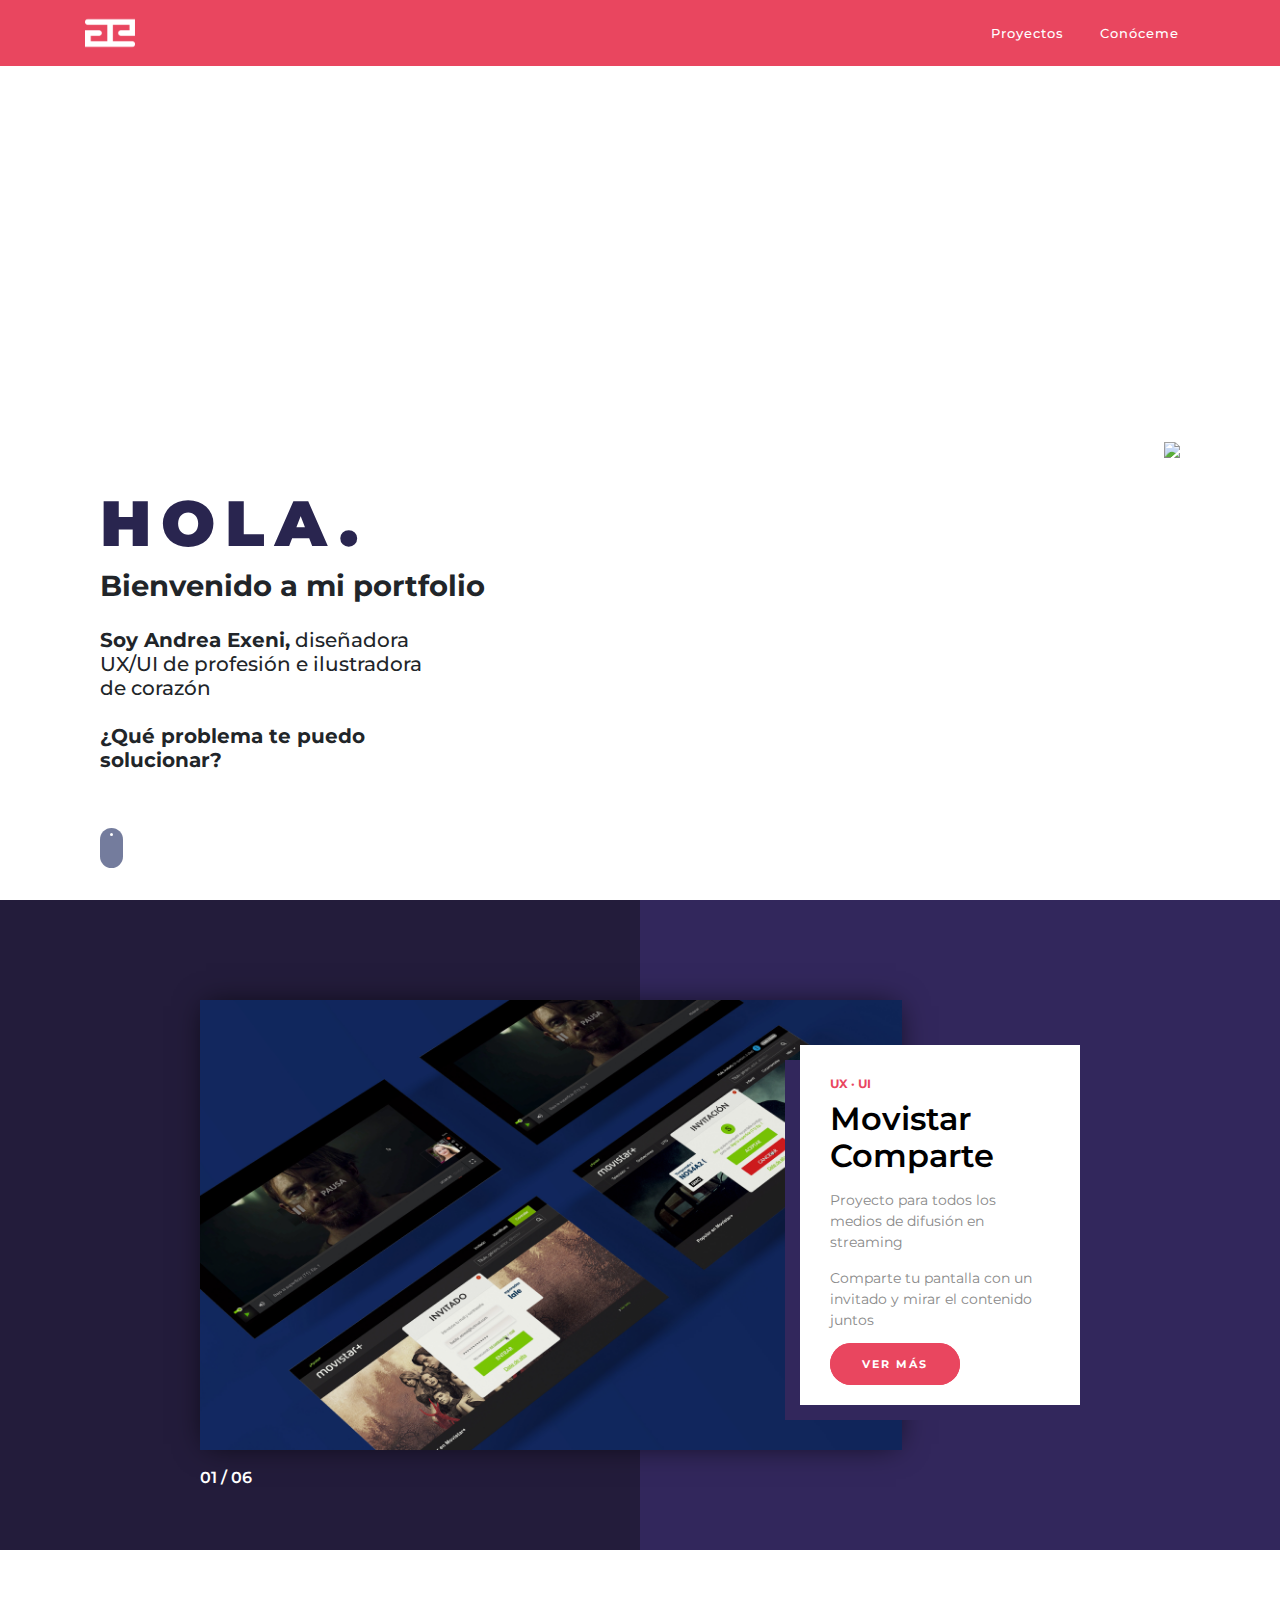
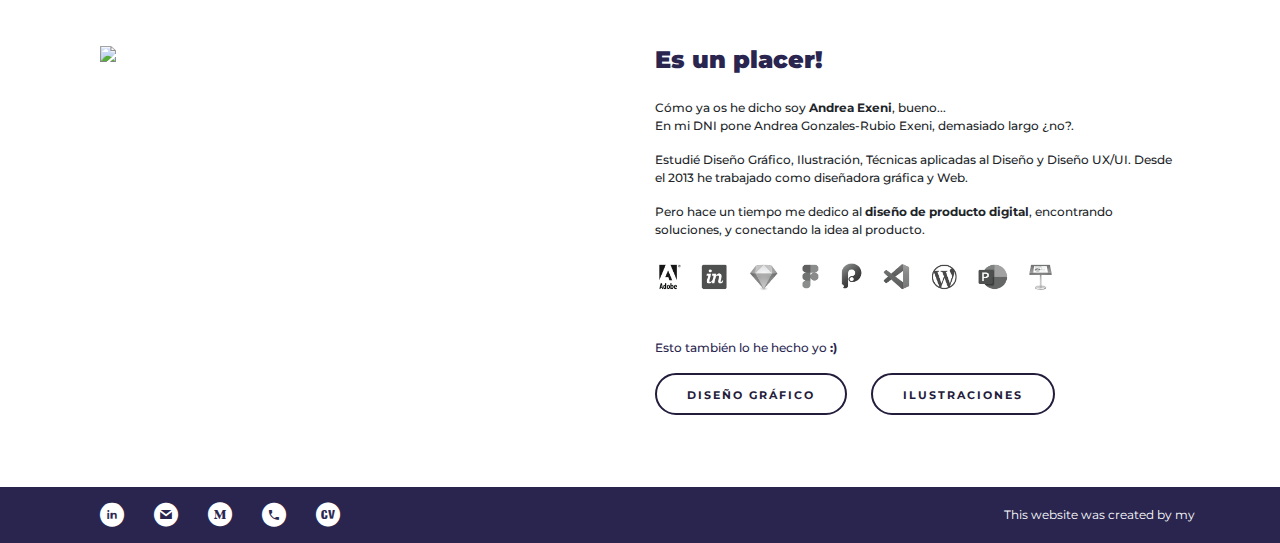
==== index.html @ 90bec290 "myweb v.2.1" ====
<!DOCTYPE html>
<html lang="en">
  <head>
    <meta charset="UTF-8" />
    <meta name="viewport" content="width=device-width, initial-scale=1.0" />
    <meta http-equiv="X-UA-Compatible" content="ie=edge" />
    <script src="https://kit.fontawesome.com/822fd77920.js" crossorigin="anonymous"></script>
    <link href="assets/css/main.css" rel="stylesheet" type="text/css" />
    <link href="https://fonts.googleapis.com/css?family=Montserrat:300,400,500,700,800,900&display=swap" rel="stylesheet"/>
    <link rel="icon" type="image/png" sizes="32x32" href="./favicon-32x32.ico"/>
    <link rel="stylesheet" href="https://stackpath.bootstrapcdn.com/bootstrap/4.3.1/css/bootstrap.min.css" integrity="sha384-ggOyR0iXCbMQv3Xipma34MD+dH/1fQ784/j6cY/iJTQUOhcWr7x9JvoRxT2MZw1T" crossorigin="anonymous"/>
    <meta name="msapplication-TileColor" content="#ffffff" />
    <meta name="msapplication-TileImage" content="/ms-icon-144x144.png" />
    <meta name="theme-color" content="#ffffff" />
    <script type="text/javascript" src="./assets/js/jquery/jquery.js"></script>
    <script type="text/javascript" src="./assets/js/index.js"></script>
    <title>Andrea Exeni</title>
  </head>

  <body>
    <div class="position-fixed nav-bar-andy">
      <div class="p-1 vw-100">
        <div class="container">
          <nav
            class="navbar-andy d-flex justify-content-between align-items-center"
          >
            <div class="py-1">
              <a href="#">
                <img class="logo" src="./assets/img/mi logo new-03.png" atl="logo" />
              </a>
            </div>
            <div class="navbar-list-links">
              <a
                href="#section-portfolio"
                class="nav-item-link active-link px-3"
                >Proyectos</a
              >
              <a href="#section-contact" class="nav-item-link px-3">Conóceme</a>
            </div>
          </nav>
        </div>
      </div>
    </div>

    <section id="section-home" class="vh-100">
      <div class="container h-100">
        <div class="row h-100">
          
          <div
            class="col-lg-6 col-md-6 col-12 d-flex justify-content-end flex-column mb-4"
          >
            <div class="home-content">
              <h2 id="intro-text1">HOLA.</h2>
              <h2 id="intro-text2">HEY.</h2>
              <h2 id="intro-text3">HI.</h2>
              <h2 id="intro-text4">QUÉ TAL?</h2>
              <h1>Bienvenido a mi portfolio</h1>
              <div class="pr-50 pt-3">
                <h3>
                  <strong>Soy Andrea Exeni,</strong> diseñadora UX/UI de
                  profesión e ilustradora de corazón
                </h3>
                <h3 class="pt-3 font-weight-bold">
                  ¿Qué problema te puedo solucionar?
                </h3>
                
              </div>
            </div>
            <div
              class="button-scroll mt-5 mb-2 d-flex flex-row align-items-center"
            >
              <div class="scroll-downs">
                <div class="mousey">
                  <div class="scroller"></div>
                </div>
              </div>
              <div class="pl-3 pr-7 text-scroll d-flex align-items-center ">
                <p class="mb-0"></p>
              </div>
            </div>
          </div>
          
          <div
          class="col-lg-6 col-md-6 col-12 d-flex align-items-center justify-content-end "
        >
          <img
            class="home-image" atl="movil" src="assets/img/home-ilustración.gif"
          />
        
        
      </div>
    </section>

    <section id="section-portfolio">
      <div class="trabajos-wrapper">
        <div class="trabajos-plantilla colorfondo-stereo" id="branding">
          <div
            class="trabajos-principal"
            data-aos="flip-right"
            data-aos-anchor-placement="top-center"
          >
            <div class="trabajos-contenido-izquierda fondo-stereo"></div>
            <div class="slides-buttons">
              <i class="fas fa-chevron-circle-left white"></i>
              <i class="fas fa-chevron-circle-right white"></i>
            </div>
            <div class="trabajos-info-izquierda sombra-stereo d-flex flex-column justify-content-between">
              <div class="project-text-fadebox fade-in ">
                <div class="quote-title-project trabajos-cuadro-categoria">
                  UX · UI
                </div>
                <div
                  class="title-project trabajos-cuadro-titulo titulo-especial"
                >
                  STEREO TV
                </div>
                <div class="text-project-one trabajos-cuadro-descripcion">
                  Stero TV, de un canal de televisión, de comunicación y mucho
                  más.
                </div>
                <div class="text-project-two trabajos-cuadro-descripcion">
                  Stero TV, de un canal de televisión, de comunicación y mucho
                  más.
                </div>
              </div>
              <div>
                  <a class="bg-pink-custom-button c-white cursor-pointer" id="see-project-button" href="#">VER MÁS</a>
              </div>
            </div>
            <div class="bullets-porfolio white">
              <div class="bullets-current">
                <span id="current-slide-text">01</span> /
                <span id="total-slides-count"></span>
              </div>
              <i
                data-id="1"
                class="cursor-pointer bullet fas fa-circle white"
              ></i>
              <i
                data-id="2"
                class="cursor-pointer bullet fas fa-circle white"
              ></i>
              <i
                data-id="3"
                class="cursor-pointer bullet fas fa-circle white"
              ></i>
              <i
                data-id="4"
                class="cursor-pointer bullet fas fa-circle white"
              ></i>
              <i
                data-id="5"
                class="cursor-pointer bullet fas fa-circle white"
              ></i>
              <i
                data-id="6"
                class="cursor-pointer bullet fas fa-circle white"
              ></i>
            </div>

            <!--movilversion-->

            
          </div>

          <div class="w-100 porject-mobile-card">
            <div class="project-text-fadebox fade-in p-3 ">
              <div class="image-porfolio-mobile mb-2" id="project1">
              </div>
              <div class="project-mobile-description w-100 p-3 ">
                <div class="quote-title-project trabajos-cuadro-categoria">
                    UX/UI
                </div>
                <div
                  class="title-project trabajos-cuadro-titulo titulo-especial"
                >
                Movistar Comparte
                </div>
                <div class="text-project-one trabajos-cuadro-descripcion">
                    Proyecto para todos los medios de difusión en streaming
                    
                </div>
                <div class="text-project-two trabajos-cuadro-descripcion">
                    Comparte tu pantalla con un invitado y mirar el contenido juntos
                </div>
                <a href="stereotv.html" class="trabajos-info-boton">
                  <p>Ver proyecto</p>
                </a>
              </div>
            </div>
          </div>
          <div class="w-100 porject-mobile-card">
            <div class="project-text-fadebox fade-in p-3 ">
              <div class="image-porfolio-mobile mb-2" id="project2">
              </div>
              <div class="project-mobile-description w-100 p-3 ">
                <div class="quote-title-project trabajos-cuadro-categoria">
                  UX/UI
                </div>
                <div
                  class="title-project trabajos-cuadro-titulo titulo-especial"
                >
                Rediseño ComicCon Madrid

                </div>
                <div class="text-project-one trabajos-cuadro-descripcion">
                    Landing page para promocionar el evento ComicCon Madrid 2020
                </div>
                <div class="text-project-two trabajos-cuadro-descripcion">
                
                </div>
                <a href="stereotv.html" class="trabajos-info-boton">
                  <p>Ver proyecto</p>
                </a>
              </div>
            </div>
          </div>
          <div class="w-100 porject-mobile-card">
            <div class="project-text-fadebox fade-in p-3 ">
              <div class="image-porfolio-mobile mb-2" id="project3">
              </div>
              <div class="project-mobile-description w-100 p-3 ">
                <div class="quote-title-project trabajos-cuadro-categoria">
                  UX/UI
                </div>
                <div
                  class="title-project trabajos-cuadro-titulo titulo-especial"
                >
                GEAº Magazine
                </div>
                <div class="text-project-one trabajos-cuadro-descripcion">
                    Una revista digital dirigida a todas las personas que aprecian la cultura, el medio ambiente y la vida sana
                </div>
                <div class="text-project-two trabajos-cuadro-descripcion">
               
                </div>
                <a href="stereotv.html" class="trabajos-info-boton">
                  <p>Ver proyecto</p>
                </a>
              </div>
            </div>
          </div>
          <div class="w-100 porject-mobile-card">
            <div class="project-text-fadebox fade-in p-3 ">
              <div class="image-porfolio-mobile mb-2" id="project4">
              </div>
              <div class="project-mobile-description w-100 p-3 ">
                <div class="quote-title-project trabajos-cuadro-categoria">
                  UX
                </div>
                <div
                  class="title-project trabajos-cuadro-titulo titulo-especial"
                >
                Game Camp Online
                </div>
                <div class="text-project-one trabajos-cuadro-descripcion">
                    Campamento bilingüe durante las vacaciones de verano, 
                    con una temática gaming para vivir una experiencia entretenida y educativa
                </div>
                <div class="text-project-two trabajos-cuadro-descripcion">
                  
                </div>
                <a href="stereotv.html" class="trabajos-info-boton">
                  <p>Ver proyecto</p>
                </a>
              </div>
            </div>
          </div>
          <div class="w-100 porject-mobile-card">
            <div class="project-text-fadebox fade-in p-3 ">
              <div class="image-porfolio-mobile mb-2" id="project5">
              </div>
              <div class="project-mobile-description w-100 p-3 ">
                <div class="quote-title-project trabajos-cuadro-categoria">
                  UX/UI
                </div>
                <div
                  class="title-project trabajos-cuadro-titulo titulo-especial"
                >
                Mi Portfolio, mi imágen
                </div>
                <div class="text-project-one trabajos-cuadro-descripcion">
                    Portfolio web, pensando desde la marca hasta el código.
                </div>
                <div class="text-project-two trabajos-cuadro-descripcion">
   
                </div>
                <a href="stereotv.html" class="trabajos-info-boton">
                  <p>Ver proyecto</p>
                </a>
              </div>
            </div>
          </div>
          <div class="w-100 porject-mobile-card">
            <div class="project-text-fadebox fade-in p-3 ">
              <div class="image-porfolio-mobile mb-2" id="project6">
              </div>
              <div class="project-mobile-description w-100 p-3 ">
                <div class="quote-title-project trabajos-cuadro-categoria">
                  UX/UI
                </div>
                <div
                  class="title-project trabajos-cuadro-titulo titulo-especial"
                >
                  Starty App
                </div>
                <div class="text-project-one trabajos-cuadro-descripcion">
                    Proyecto final del bootcamp de Ironhcak
                  
                </div>
                <div class="text-project-two trabajos-cuadro-descripcion">
                    Seleccionado para ir al HackShow del 2019
                </div>
                <a href="stereotv.html" class="trabajos-info-boton">
                  <p>Ver proyecto</p>
                </a>
              </div>
            </div>
          </div>
        </div>
      </div>
    </section>

    <section id="section-contact" class="pt-5 pb-5">
      <div class="container h-100 mt-5">
        <div class="row h-100 w-100 d-flex align-items-start">
          <div
            class="col-lg-6 col-md-6 col-12 d-flex align-items-center justify-content-right "
          >
            <img
              class="contact-image"
              atl="movil"
              src="assets/img/retrado_web_2.gif"
            />
          </div>
          <div
            class="col-lg-6 col-md-6 col-12 d-flex justify-content-start flex-column mb-4 mr6"
          >
            <div class="contact-content">
              <h2 class="mb-4">Es un placer!</h2>
              <p>
                Cómo ya os he dicho soy <strong>Andrea Exeni</strong>, bueno...<br>
                En mi DNI pone Andrea Gonzales-Rubio Exeni, demasiado largo
                ¿no?.
              </p>
              <p>
                Estudié Diseño Gráfico, Ilustración, Técnicas aplicadas al
                Diseño y Diseño UX/UI. Desde el 2013 he trabajado como
                diseñadora gráfica y Web.
              </p>
              <p>
                Pero hace un tiempo me dedico al
                <strong>diseño de producto digital</strong>, encontrando
                soluciones, y conectando la idea al producto.
              </p>
              <img class="technoligies" src="assets/img/programas-10.png" />
              <div class="sobre-botones mt-5">
                <p class="font-weight-refular paragraph-contact mb-0">
                Esto también lo he hecho yo <strong>:)</strong>
                </p>
              </div>
              <div id="buttons-div"
                class="d-flex w-100 flex-row align-items-baseline justify-content-start "
              >
                <a href="./trabajos-diseno.html" class="linear-custom-button mt-2 decoration-none">
                  DISEÑO&nbsp;GRÁFICO
                </a>
                <a  href="./trabajos.html" class="linear-custom-button mt-3 ml-4 decoration-none">ILUSTRACIONES</a>
              </div>
            </div>
          </div>
        </div>
      </div>
    </section>

    <footer>
      <div class="container footer-flex d-flex align-items-center">
        <div class="footer-content">
          <i href="https://www.linkedin.com/in/andrea-rubio-exeni/" class="icon-logo-linkedin" ></i>
          <i class="icon-logo-mail"></i>
          <i class="icon-logo-medium"></i>
          <i class="icon-logo-phone"></i>
          <i class="icon-logo-cv"></i>
        </div>
        <div>
          <p class="mb-0">This website was created by my</p>
        </div>
      </div>
    </footer>
  </body>
</html>
---- assets/css/main.css ----
.project-1{
  background: url('../img/ilustrations/1.jpg');
}
.project-2{
  background: url('../img/ilustrations/2.jpg');
}
.project-3{
  background: url('../img/ilustrations/3.jpg');
}
.project-4{
  background: url('../img/ilustrations/4.jpg');
}
.project-5{
  background: url('../img/ilustrations/5.jpg');
}
.project-6{
  background: url('../img/ilustrations/6.jpg');
}
.project-7{
  background: url('../img/ilustrations/7.jpg');
}
.project-8{
  background: url('../img/ilustrations/8.jpg');
}
.project-9{
  background: url('../img/ilustrations/9.jpg');
}

#image-modal {
  max-height: 85vh;
  max-width: 90vw;
}

.c-white {
  color: white!important;
}

.cursor-pointer{
  cursor: pointer !important;
}

.project-card {
  max-width: 300px !important;
  height: 180px;
  background-size: cover;
  background-position: center;
  background-repeat: no-repeat;
}



/* MI CSS*/
.modal{
  position: fixed;
  width: 100%;
  height: 100%;
  background-color: rgba(0, 0, 0, 0.5);
  z-index: 1000;
}

.close-modal-icon{
  position: absolute;
  top: 0;
  right: -35px;
  margin-top: -35px;
  font-size: 27px;
}

.project-modal-content{
  display: flex;
  justify-content: center;
  align-items: center;
  width: 100%;
  height: 100%;
  background-color: transparent;
}

.div-image-modal{
  margin: 0px 25px; 
  width: 90%;
  max-width: 1200px;
  height: 70%;
  max-height: 600px;
  display: flex;
  position: relative;
  background-position: center !important;
  background-size: cover !important;
  background-repeat: no-repeat !important;
}

.div-image-modal-text{
  width: 70%;
  height: 100%;
}

.div-text-modal-text{
  width: 30%;
  height: 100%;
  background-color: white;
  -webkit-box-shadow: 10px 10px 0px 0px rgba(127,127,127,1);
-moz-box-shadow: 10px 10px 0px 0px rgba(127,127,127,1);
box-shadow: 10px 10px 0px 0px rgba(127,127,127,1);
}

.close-modal {
  display:none;
}
.row {
  margin-left: 0px !important;
  margin-right: 0px !important;
}

.px-7 {
  padding: 0px 70px !important;
}

/* DETAILS PROJECTS */

.title-project {
  line-height: 2.3rem;
}

#header-project-one{
  width: 100%;
  height: 200px;
  background-color: grey;
  paddingtop: 50px;
}

.detail-project-subtitle{
  text-transform: uppercase;
  font-size: 20px;
  letter-spacing: 2px;
  font-weight: 700;
}

.detail-project-title{
  color: rgb(35, 28, 59);
  font-size: 60px;
  font-weight: 800;
  line-height: 60px;
}

.img-detail-1{
  background-color: rgba(128, 128, 128, 0.589);
  width: 90%;
  min-height: 400px;
}

.text-detail-first{
  max-width: 500px;
}

.text-detail-second{
  max-width: 400px;
}

.img-detail-2{
  background-color: rgba(128, 128, 128, 0.589);
  width: 100%;
  min-height: 300px;
}

.detail-project-quote{
  color: black;
  font-size: 40px;
  font-weight: 800;
  line-height: 60px;
}


/* Slider Cards */
.slides-buttons {
  position: absolute;
  top: 0;
  right: 0;
}

.section-porfolio {
  padding: 40px 0px;
}

.bullets-current{
  font-size: 16px;
  font-weight: 600;
  margin: 5px 0px;
}

.bullets-porfolio{
  position: absolute;
  bottom: -60px;
  font-size: 10px;
}
.bullets-porfolio i{
  margin-right: 3px;
}

.slides-buttons i {
  font-size: 25px;
  margin-left: 15px;
  cursor: pointer;
}

.trabajos-wrapper {
  width: 100%;
}

.trabajos-cuadro-descripcion {
  font-size: 18px;
  color: #898989;
  margin-bottom: 15px;
}

.trabajos-info-boton {
  font-size: 14px;
  color: #e9465f;
  letter-spacing: 3px;
  font-family: "Montserrat";
  cursor: pointer;
  text-decoration: none;
  font-weight: 900;
}






.trabajos-info-boton img {
  height: 14px;
  width: auto;
  transform: translate(15%, 17%);
}

.trabajos-cuadro-categoria {
  font-size: 12px;
  color: #e9465f;
  font-weight: 700;
  margin-bottom: 8px;
}

.colorfondo-stereo {
  background-color: #ff9f3e;
}

.trabajos-plantilla {
  padding: 100px 0px;
  display: flex;
  align-items: center;
  justify-content: center;
  position: relative;
  background-color: rgb(50, 39, 92);
}

.trabajos-cuadro-titulo {
  font-size: 45px;
  font-weight: 600;
  color: #000;
  margin-bottom: 15px;
}

.trabajos-info-izquierda {
  height: 380px;
  position: absolute;
  right: 0;
  top: 50%;
  transform: translate(0, -50%);
  width: 350px;
  background-color: white;
  height: 80%;
  padding: 40px;
  font-family: "Montserrat";
  display: flex;
  align-items: flex-start;
  justify-content: center;
  -webkit-box-shadow: -15px 15px 0px 0px rgb(50, 39, 92);
  -moz-box-shadow: -15px 15px 0px 0px rgb(50, 39, 92);
  box-shadow: -15px 15px 0px 0px rgb(50, 39, 92);
}

.cursor-pointer{
  cursor: pointer;
}

.fondo-stereo {
  background-size: cover !important;
  background-position: center !important;
}

.trabajos-principal {
  width: 1000px;
  height: 485px;
  position: relative;
}

.trabajos-plantilla:before {
  display: block;
  position: absolute;
  top: 0;
  left: 0;
  width: 50%;
  height: 100%;
  background: rgba(0, 0, 0, 0.1);
  content: "";
  background-color: rgb(35, 28, 59);
}

.trabajos-contenido-izquierda {
  -webkit-box-shadow: 0px 0px 29px -6px rgba(0, 0, 0, 0.75);
  -moz-box-shadow: 0px 0px 29px -6px rgba(0, 0, 0, 0.75);
  box-shadow: 0px 0px 29px -6px rgba(0, 0, 0, 0.75);
  width: auto;
  margin-right: 178px;
  background-color: blue;
  height: 100%;
  background-position: center;
  background-size: cover;
  background-repeat: no-repeat;
}

.porject-mobile-card{
  display: none;
}


/* FUENTE CREADA DESDE UNA APP, CSS GENERADO PARA LOS ICONOS =========== */

@font-face {
  font-family: "icomoon";
  src: url("../fonts/icomoon.eot?v7zzn5");
  src: url("../fonts/icomoon.eot?v7zzn5#iefix") format("embedded-opentype"),
    url("../fonts/icomoon.ttf?v7zzn5") format("truetype"),
    url("../fonts/icomoon.woff?v7zzn5") format("woff"),
    url("../fonts/icomoon.svg?v7zzn5#icomoon") format("svg");
  font-weight: normal;
  font-style: normal;
  font-display: block;
}

[class^="icon-"],
[class*=" icon-"] {
  /* use !important to prevent issues with browser extensions that change fonts */
  font-family: "icomoon" !important;
  speak: none;
  font-style: normal;
  font-weight: normal;
  font-variant: normal;
  text-transform: none;
  line-height: 1;

  /* PARA RENDERIZAR EL FAVICON (HEHCO CON LA WEB, HAY COMENTARIOS DE LA WEB) =========== */
  -webkit-font-smoothing: antialiased;
  -moz-osx-font-smoothing: grayscale;
}

.icon-logo-linkedin:before {
  content: "\e900";
  text-decoration: none;
}

.icon-logo-linkedin:hover {
  color: #e9465f;
  text-decoration: none;
}

.icon-logo-mail:before {
  content: "\e901";
  text-decoration: none;
}
.icon-logo-mail:hover {
  color: #e9465f;
  text-decoration: none;
}

a:hover, a {
  text-decoration: none !important;
}

.icon-logo-medium:before {
  content: "\e902";
  text-decoration: none;
}
.icon-logo-medium:hover {
  color: #e9465f;
  text-decoration: none;
}

.icon-logo-phone:before {
  content: "\e903";
  text-decoration: none;
}

.icon-logo-phone:hover {
  color: #e9465f;
  text-decoration: none;
}

.icon-logo-cv:before {
  content: "\e904";
  text-decoration: none;
}
.icon-logo-cv:hover {
  color: #e9465f;
  text-decoration: none;
}



/* COPIADO DEL CODEPEN  */

.mousey {
  width: 3px;
  padding: 5px 10px;
  height: 30px;
  background-color: #263366d9;
  border-radius: 25px;
  opacity: 0.75;
  box-sizing: content-box;
}

/* PORTFOLIO ------------------------------------ */

body {
  margin: 0;
  font-family: "Montserrat", sans-serif !important;
  font-size: 1rem;
  font-weight: 400;
  line-height: 1.5;
  color: #212529;
  text-align: left;
  background-color: #fff;
}

*,
::after,
::before {
  box-sizing: border-box;
}

html {
  font-family: sans-serif;
  line-height: 1.15;
  -webkit-text-size-adjust: 100%;
  -webkit-tap-highlight-color: transparent;
}

strong {
  font-weight: 700;
}

.mousey {
  width: 3px;
  padding: 5px 10px;
  height: 30px;
  background-color: #263366d9;
  border-radius: 25px;
  opacity: 0.75;
  box-sizing: content-box;
}

.scroller {
  width: 3px;
  height: 3px;
  border-radius: 100%;
  background-color: white;
  animation-name: scroll;
  animation-duration: 2.2s;
  animation-timing-function: cubic-bezier(.15,.41,.69,.94);
  animation-iteration-count: infinite;
}

@keyframes scroll {
  0% { opacity: 0; }
  10% { transform: translateY(0px); opacity: 1; }
  100% { transform: translateY(20px); opacity: 0;}
}


.footer-flex {
  display: flex;
  justify-content: space-between;
  align-items: center;
}
footer {
  background-color:#29254F;
  padding-top: 16px;
  padding-bottom: 16px;
}

video{
  outline: none;
}

footer div p {
  color: white;
  font-size: 12px;
}

.footer-content {
  display: flex;
}

.footer-content i {
  margin-left: 15px;
  margin-right: 15px;
  font-size: 24px;
  color: white;
  transition: 0.3s;
}

video {
  text-decoration: none;
}

/* HOME*/

.text-scroll {
  color: #263366b6;
  max-width: 230px;
  font-size: 12px;
}

.logo {
  width: 100%;
  max-width: 50px;
}

.logo:hover {
  width: 100%;
  max-width: 50px;
  
}

.logo-static {
  width: 100%;
  max-width: 50px;
  position: absolute;
  background: white;
}
.logo-hover {
  width: 100%;
  max-width: 50px;
  opacity: 0;
}

.nav-bar-andy {
  z-index: 10;
  background-color: #e9465f;
}

.bg-transparent{
  background-color: transparent !important;
}

.nav-item-link {
  cursor: pointer;
  font-size: 13px;
  color: #fff !important ;
  transition: color 0.2s;
  font-weight: 500;
  letter-spacing: 1px;

}

.nav-item-link:hover {
  font-size: 13px;
  color: #29254F !important;
  text-decoration: none;
  font-weight: 700;

}



.home-content {
  width: 400px;
}

.home-content h2 {
  font-size: 8rem;
  font-weight: 900;
  letter-spacing: 10px;
  color: #29254F;
}

#intro-text4 {
  font-size: 50px;
  color:#f0b206 ;
}
#intro-text3 {
  color: #1E1B32;
  font-size: 4rem;
}
#intro-text2 {
  color: #e9465f;
  font-size: 4rem;
}

#intro-text1 {
  color: #29254F;
  font-size: 4rem;
}


.home-content h1 {
  font-size: 1.8rem;
  font-weight: 700;
}

.home-content h3 {
  font-size: 20px;
  font-weight: 500;
}

.scroll-home {
  max-width: 150px;
  width: 100%;
}

#section-home {
  background-size: cover;
  background-position: center;
  background-repeat: no-repeat;
}

.home-image {
  max-height: 600px;
}

/* MEDIDAS BY ME*/

.mt-6,
.my-6 {
  margin-top: 4rem !important;
}

.mr-6 {
  margin-right: 4rem;
}

.mt-7,
.my-7 {
  margin-top: 5rem !important;
}
.mt-10 {
  margin-top: 10rem;
}

.pr-7 {
  padding-right: 7rem !important;
}

.pr-50 {
  padding-right: 50px;
}

.scroller {
  width: 3px;
  height: 3px;
  border-radius: 100%;
  background-color: white;
  animation-name: scroll;
}

/* ABOUT ME */


.decoration-none:hover {
  text-decoration: none;
}

.contact-content h2 {
  font-size: 24px;
  font-weight: 900;
  color: #29254F;
}

.contact-content p {
  font-size: 12px;
  font-weight: 500;
  color: ;
}

.sobre-botones {
  font-size: 12px;
  font-weight: 300;
  color: #29254F;
  text-align: center;
  margin-top: 0%;
}

.technoligies {
  max-width: 400px;
  width: 100%;
  left: 0;
  margin-top: 8px;
}

.contact-image {
  width: 100%;
  max-width: 1000px;
}

.paragraph-contact {
  font-size: 14px;
  text-align: left;
}

/* BOTONES ------------------------------------ */

.bg-custom-button {
  background-color: none;
  border: 2px solid #263366;
  border-radius: 50px;
  background: #263366;
  color: white;
  letter-spacing: 3px;
  font-size: 11px;
  padding: 12px 30px;
  transition: 0.3s;
  outline: none;
}

.bg-custom-button:hover {
  background-color: #192141;
  color: white;
}

#header-gea{
  background: url("../img/works/portada-gea.jpeg");
  background-size: cover;
  background-position: center;
  background-repeat: no-repeat;

}

.linear-custom-button {
  cursor: pointer;
  background-color: transparent;
  border: 2px solid rgb(35, 28, 59);
  border-radius: 50px;
  color: rgb(35, 28, 59);
  letter-spacing: 2px;
  font-size: 11px;
  font-weight: 700;
  padding: 12px 30px;
  transition: 0.3s;
  outline: none;
  max-height: 42px;
  max-width: 200px;
  text-align: center;
}

.linear-custom-button:hover {
  background-color: rgb(35, 28, 59);
  color: white !important;
}

.bg-pink-custom-button {
  background-color: none;
  border: 2px solid #e9465f;
  border-radius: 50px;
  background: #e9465f;
  color: white;
  letter-spacing: 2px;
  font-size: 11px;
  padding: 12px 30px;
  transition: 0.3s;
  outline: none;
  font-weight: 700;
}

.bg-pink-custom-button:hover {
  background-color: #29254F;
  border: 2px solid #29254F;
  color: white;
  font-weight: 700;
  text-decoration: none
}


/* JUSTIFICACIONES Y ALINEACIONES*/

.justify-content-end {
  justify-content: flex-end;
}

.align-items-baseline {
  align-items: baseline;
}

.align-items-start {
  align-items: flex-start;
}

/* TRABAJOS */ 

.side-nav{
  top:0;
  right: 0;
  background-color:rgb(35, 28, 59);
  height: 100vh;
  position: absolute !important;
  max-width: 320px !important;
}

.text-content-sidenav{
  position: absolute;
  min-width: 300px;
  padding: 20px;
  top: 50%;
  left: 50%;
  transform: translate(-50%,-50%);
  background-color:rgb(50, 39, 92);
  margin-left: -70px;
  -webkit-box-shadow: 15px 15px 0px 1px rgba(255,255,255,1);
  -moz-box-shadow: 15px 15px 0px 1px rgba(255,255,255,1);
  box-shadow: 15px 15px 0px 1px rgba(255,255,255,1);
  color: white;
}

.text-content-sidenav p{
  font-size: 12px;
}



.project-card{
  max-width: 300px !important;
  height: 180px; 
  background-color: grey;
}

.back-arrow {
  position: absolute;
  left: 50px;
  bottom: 50px;
  font-size: 40px;
}


/* MI CSS END ---------------------------   */

/* ANIMATION ENTRANCES PARA EL JS */


.fade-in {
	-webkit-animation: fade-in 1.2s cubic-bezier(0.390, 0.575, 0.565, 1.000) both;
	        animation: fade-in 1.2s cubic-bezier(0.390, 0.575, 0.565, 1.000) both;
}

 @-webkit-keyframes fade-in {
  0% {
    opacity: 0;
  }
  100% {
    opacity: 1;
  }
}
@keyframes fade-in {
  0% {
    opacity: 0;
  }
  100% {
    opacity: 1;
  }
}

.fade-in-left {
  -webkit-animation: fade-in-left 0.5s cubic-bezier(0.39, 0.575, 0.565, 1) both;
  animation: fade-in-left 0.5s cubic-bezier(0.39, 0.575, 0.565, 1) both;
}

@-webkit-keyframes fade-in-left {
  0% {
    -webkit-transform: translateX(-50px);
    transform: translateX(-50px);
    opacity: 0;
  }
  100% {
    -webkit-transform: translateX(0);
    transform: translateX(0);
    opacity: 1;
  }
}
@keyframes fade-in-left {
  0% {
    -webkit-transform: translateX(-50px);
    transform: translateX(-50px);
    opacity: 0;
  }
  100% {
    -webkit-transform: translateX(0);
    transform: translateX(0);
    opacity: 1;
  }
}

.fade-out-right {
  -webkit-animation: fade-out-right 0.7s cubic-bezier(0.25, 0.46, 0.45, 0.94)
    both;
  animation: fade-out-right 0.7s cubic-bezier(0.25, 0.46, 0.45, 0.94) both;
}

@-webkit-keyframes fade-out-right {
  0% {
    -webkit-transform: translateX(0);
    transform: translateX(0);
    opacity: 1;
  }
  100% {
    -webkit-transform: translateX(50px);
    transform: translateX(50px);
    opacity: 0;
  }
}
@keyframes fade-out-right {
  0% {
    -webkit-transform: translateX(0);
    transform: translateX(0);
    opacity: 1;
  }
  100% {
    -webkit-transform: translateX(50px);
    transform: translateX(50px);
    opacity: 0;
  }
}
@media (max-width: 992px) {

  .close-modal-icon{
    position: absolute;
    top: 0;
    right: 0px;
    margin-top: -45px;
    font-size: 27px;
  }
  .project-card{
    max-width: 300px !important;
    height: 200px; 
    background-color: grey;
    margin-bottom: 16px;
    width: 100%;
  }
  .side-nav{
    display: none;
  }

  .div-container-projects{
    padding: 0px 0px !important;
  }
  .div-image-modal {
    height: 80%;
  }
  .div-text-modal-text{
    display: none;
  }
  .div-image-modal-text{
    width: 100%;
  }
}


/* colors */
.opacity-50 {
  opacity: 0.5  ;
}
.white {
  color: white !important;
}
.pink{
  color: #e9465f !important;
}


@media (max-width: 950px) {

  #project1{
    background: url("../img/portada-comparte.jpg")
  }

  #project2{
    background: url("../img/portada-comiccon.png")
  }

  #project3{
    background: url("../img/portada-gea.png")
  }


  #project4{
    background: url("../img/portada-gamecamp.png")
  }


  #project5{
    background: url("../img/portada-miportfolio.png")
  }

  #project6{
    background: url("../img/portada-starty.png")
  }

  #project1, #project2, #project3, #project4, #project5, #project6{
    background-size: cover;
    background-position: center;
  }
  .porject-mobile-card{
    display: block;
  }
  .trabajos-plantilla {
    padding: 40px 0px;
    min-height: 200px; 
    display: block;
  }
  .project-mobile-description{
    background-color: white;
    
  }
  .image-porfolio-mobile{
    width: 100%;
    height: 200px;
    background-color: red;
  }
  .trabajos-principal{
    display: none;
  }
  .trabajos-info-izquierda {
    width: 250px;
    height: 250px;
    padding: 50px;
    right: 50%;
    top: auto;
    bottom: 175px;
    transform: translate(50%, 50%);
  }
 

  .trabajos-principal {
    width: 80%;
    height: 430px;
    padding: 0 0 250px 0;
  }

  .trabajos-contenido-izquierda {
    margin-right: 0px;
  }
}

@media (max-width: 825px) {
  .home-image{
    display: none;
  }
  .loader-texto-p {
    font-size: 40px;
  }

  .trabajos-principal {
    width: 100%;
  }
}

@media (max-width: 1400px) {
  .trabajos-cuadro-descripcion {
    font-size: 14px;
  
  }

 
  .trabajos-cuadro-categoria {
    font-size: 12px;
 
  }

  .trabajos-cuadro-titulo {
    font-size: 32px;

  }

  .trabajos-info-izquierda {
    width: 280px;
    padding: 30px;
  }
  .trabajos-principal {
    width: 880px;
    height: 450px;
  }
}

@media (max-width: 480px) {
 
  .footer-flex {
    display: flex;
    flex-direction: column;
    justify-content: space-between;
    align-items: center;
    padding-bottom: 15px;
  }

  .footer-flex div{
    margin-top: 15px;
  }
  #buttons-div{
    flex-direction: column!important;
    justify-content: center!important;
    align-items: center!important;
    margin-top: 20px;
  }
  #intro-text1,#intro-text2,#intro-text3,#intro-text4{
    font-size: 48px;
  }
  .trabajos-principal {
    width: 880px;
    height: 550px;
  }
  .trabajos-info-izquierda {
    width: 200px;
    height: 250px;
    padding: 50px;
    right: 50%;
    top: auto;
    bottom: 175px;
    transform: translate(50%, 50%);
  }

  .titulo-especial {
    font-size: 18px;
  }
}
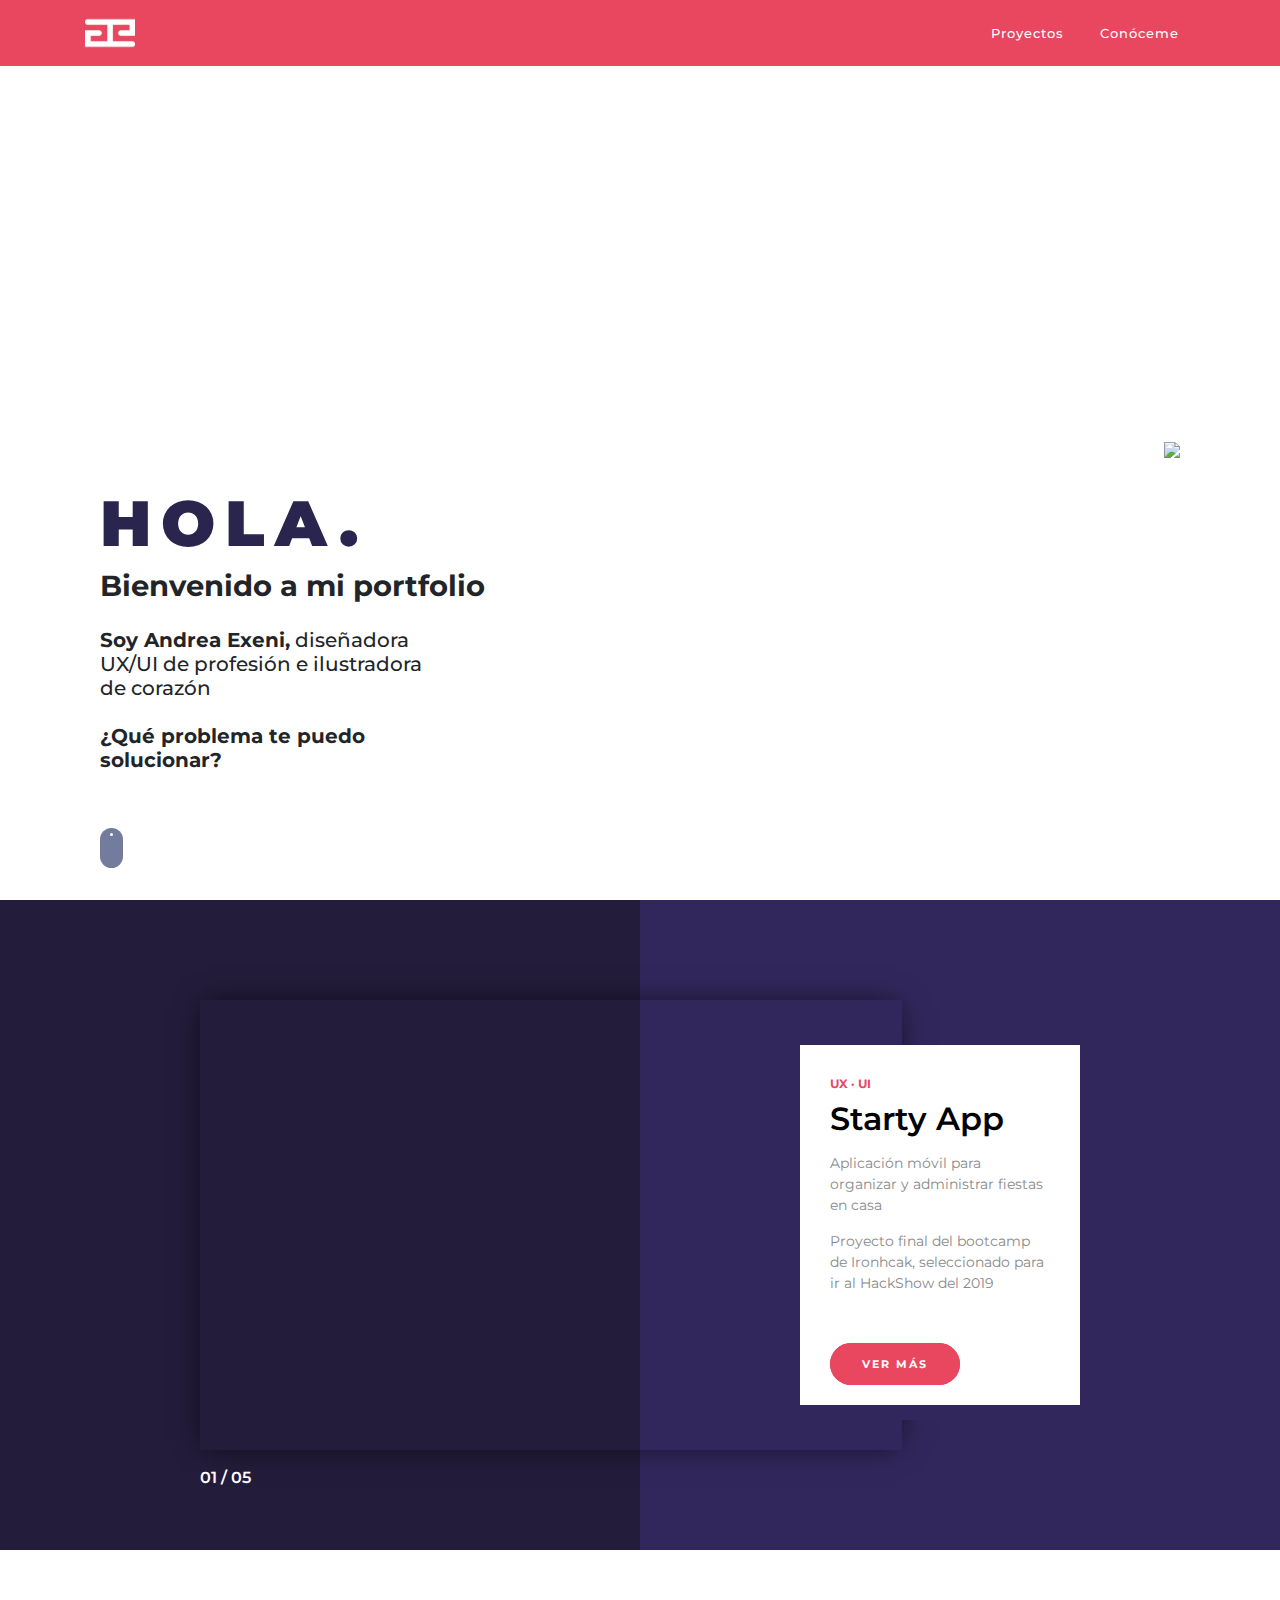
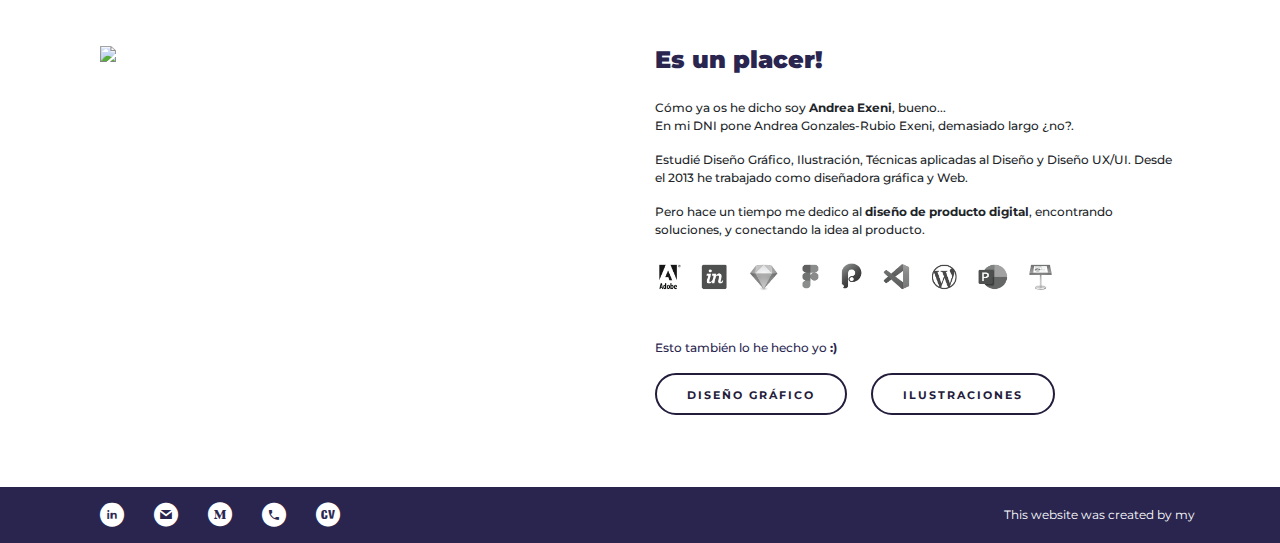
==== commit 28c2f7fe: "feat version 3.0" ====
--- a/index.html
+++ b/index.html
@@ -84,7 +84,7 @@
           class="col-lg-6 col-md-6 col-12 d-flex align-items-center justify-content-end "
         >
           <img
-            class="home-image" atl="movil" src="assets/img/home-ilustración.gif"
+            class="home-image" atl="movil" src="assets/img/home-ilustracion.gif"
           />
         
         
@@ -152,10 +152,6 @@
                 data-id="5"
                 class="cursor-pointer bullet fas fa-circle white"
               ></i>
-              <i
-                data-id="6"
-                class="cursor-pointer bullet fas fa-circle white"
-              ></i>
             </div>
 
             <!--movilversion-->
@@ -163,34 +159,37 @@
             
           </div>
 
+     
+
+          
           <div class="w-100 porject-mobile-card">
             <div class="project-text-fadebox fade-in p-3 ">
-              <div class="image-porfolio-mobile mb-2" id="project1">
-              </div>
-              <div class="project-mobile-description w-100 p-3 ">
-                <div class="quote-title-project trabajos-cuadro-categoria">
-                    UX/UI
-                </div>
-                <div
-                  class="title-project trabajos-cuadro-titulo titulo-especial"
-                >
-                Movistar Comparte
-                </div>
-                <div class="text-project-one trabajos-cuadro-descripcion">
-                    Proyecto para todos los medios de difusión en streaming
-                    
-                </div>
-                <div class="text-project-two trabajos-cuadro-descripcion">
-                    Comparte tu pantalla con un invitado y mirar el contenido juntos
-                </div>
-                <a href="stereotv.html" class="trabajos-info-boton">
-                  <p>Ver proyecto</p>
-                </a>
-              </div>
-            </div>
-          </div>
-          <div class="w-100 porject-mobile-card">
-            <div class="project-text-fadebox fade-in p-3 ">
+
+                <div class="w-100 porject-mobile-card">
+                    <div class="project-text-fadebox fade-in p-3 ">
+                      <div class="image-porfolio-mobile mb-2" id="project1">
+                      </div>
+                      <div class="project-mobile-description w-100 p-3 ">
+                        <div class="quote-title-project trabajos-cuadro-categoria">
+                          UX/UI
+                        </div>
+                        <div
+                          class="title-project trabajos-cuadro-titulo titulo-especial"
+                        >
+                          Starty App
+                        </div>
+                        <div class="text-project-one trabajos-cuadro-descripcion">
+                            Proyecto final del bootcamp de Ironhcak
+                          
+                        </div>
+                        <div class="text-project-two trabajos-cuadro-descripcion">
+                            Seleccionado para ir al HackShow del 2019
+                        </div>
+                        <a href="stereotv.html" class="trabajos-info-boton">
+                          <p>Ver proyecto</p>
+                        </a>
+                      </div>
+
               <div class="image-porfolio-mobile mb-2" id="project2">
               </div>
               <div class="project-mobile-description w-100 p-3 ">
@@ -266,57 +265,33 @@
               </div>
             </div>
           </div>
+  
           <div class="w-100 porject-mobile-card">
-            <div class="project-text-fadebox fade-in p-3 ">
-              <div class="image-porfolio-mobile mb-2" id="project5">
-              </div>
-              <div class="project-mobile-description w-100 p-3 ">
-                <div class="quote-title-project trabajos-cuadro-categoria">
-                  UX/UI
-                </div>
-                <div
-                  class="title-project trabajos-cuadro-titulo titulo-especial"
-                >
-                Mi Portfolio, mi imágen
-                </div>
-                <div class="text-project-one trabajos-cuadro-descripcion">
-                    Portfolio web, pensando desde la marca hasta el código.
-                </div>
-                <div class="text-project-two trabajos-cuadro-descripcion">
-   
-                </div>
-                <a href="stereotv.html" class="trabajos-info-boton">
-                  <p>Ver proyecto</p>
-                </a>
-              </div>
-            </div>
-          </div>
-          <div class="w-100 porject-mobile-card">
-            <div class="project-text-fadebox fade-in p-3 ">
-              <div class="image-porfolio-mobile mb-2" id="project6">
-              </div>
-              <div class="project-mobile-description w-100 p-3 ">
-                <div class="quote-title-project trabajos-cuadro-categoria">
-                  UX/UI
-                </div>
-                <div
-                  class="title-project trabajos-cuadro-titulo titulo-especial"
-                >
-                  Starty App
-                </div>
-                <div class="text-project-one trabajos-cuadro-descripcion">
-                    Proyecto final del bootcamp de Ironhcak
-                  
-                </div>
-                <div class="text-project-two trabajos-cuadro-descripcion">
-                    Seleccionado para ir al HackShow del 2019
-                </div>
-                <a href="stereotv.html" class="trabajos-info-boton">
-                  <p>Ver proyecto</p>
-                </a>
-              </div>
-            </div>
-          </div>
+              <div class="project-text-fadebox fade-in p-3 ">
+                <div class="image-porfolio-mobile mb-2" id="project5">
+                </div>
+                <div class="project-mobile-description w-100 p-3 ">
+                  <div class="quote-title-project trabajos-cuadro-categoria">
+                      UX/UI
+                  </div>
+                  <div
+                    class="title-project trabajos-cuadro-titulo titulo-especial"
+                  >
+                  Movistar Comparte
+                  </div>
+                  <div class="text-project-one trabajos-cuadro-descripcion">
+                      Proyecto para todos los medios de difusión en streaming
+                      
+                  </div>
+                  <div class="text-project-two trabajos-cuadro-descripcion">
+                      Comparte tu pantalla con un invitado y mirar el contenido juntos
+                  </div>
+                  <a href="detailproject-comparte.html" class="trabajos-info-boton">
+                    <p>Ver proyecto</p>
+                  </a>
+                </div>
+              </div>
+            </div>
         </div>
       </div>
     </section>
--- a/assets/css/main.css
+++ b/assets/css/main.css
@@ -24,6 +24,10 @@
 }
 .project-9{
   background: url('../img/ilustrations/9.jpg');
+}
+
+#blockColorblindContent {
+  display: none;
 }
 
 #image-modal {
@@ -151,6 +155,22 @@
   max-width: 500px;
 }
 
+.text-detail-first p {
+  font-size: 14px;
+} 
+.text-detail-first li {
+  font-size: 14px;
+  color: rgb(35, 28, 59);
+} 
+
+.text-detail-second p {
+  font-size: 14px;
+} 
+.text-detail-second li {
+  font-size: 14px;
+  color: rgb(35, 28, 59);
+} 
+
 .text-detail-second{
   max-width: 400px;
 }
@@ -223,7 +243,36 @@
 
 
 
-
+#maroto-image:hover {
+  background: url('../img/portada-comparte.png');
+  background-size: cover;
+  background-position: center; 
+}
+#maroto-image:hover {
+  background: url('../img/portada-comparte.png');
+  background-size: cover;
+  background-position: center; 
+}
+#maroto-image:hover {
+  background: url('../img/portada-comparte.png');
+  background-size: cover;
+  background-position: center; 
+}
+#maroto-image:hover {
+  background: url('../img/portada-comparte.png');
+  background-size: cover;
+  background-position: center; 
+}
+#maroto-image:hover {
+  background: url('../img/portada-comparte.png');
+  background-size: cover;
+  background-position: center; 
+}
+#maroto-image:hover {
+  background: url('../img/portada-comparte.png');
+  background-size: cover;
+  background-position: center; 
+}
 
 
 .trabajos-info-boton img {
@@ -727,7 +776,50 @@
 }
 
 #header-gea{
-  background: url("../img/works/portada-gea.jpeg");
+  background: url("../img/works/portada-gea.jpg");
+  background-size: cover;
+  background-position: center;
+  background-repeat: no-repeat;
+
+}
+
+#header-comic{
+  background: url("../img/works/portada-comiccon.png");
+  background-size: cover;
+  background-position: center;
+  background-repeat: no-repeat;
+
+}
+
+
+#header-comparte{
+  background: url("../img/works/portada-movistar.png");
+  background-size: cover;
+  background-position: center;
+  background-repeat: no-repeat;
+
+}
+
+
+#header-starty{
+  background: url("../img/works/portada-starty.png");
+  background-size: cover;
+  background-position: center;
+  background-repeat: no-repeat;
+
+}
+
+
+#header-miportfolio{
+  background: url("../img/works/portada-miportfolio.jpeg");
+  background-size: cover;
+  background-position: center;
+  background-repeat: no-repeat;
+
+}
+
+#header-gamecamp{
+  background: url("../img/works/portada-gamecamp.png");
   background-size: cover;
   background-position: center;
   background-repeat: no-repeat;
@@ -976,7 +1068,7 @@
 @media (max-width: 950px) {
 
   #project1{
-    background: url("../img/portada-comparte.jpg")
+    background: url("../img/portada-starty")
   }
 
   #project2{
@@ -994,14 +1086,12 @@
 
 
   #project5{
-    background: url("../img/portada-miportfolio.png")
-  }
-
-  #project6{
-    background: url("../img/portada-starty.png")
-  }
-
-  #project1, #project2, #project3, #project4, #project5, #project6{
+    background: url("../img/portada-comparte.png")
+  }
+
+
+
+  #project1, #project2, #project3, #project4, #project5, {
     background-size: cover;
     background-position: center;
   }
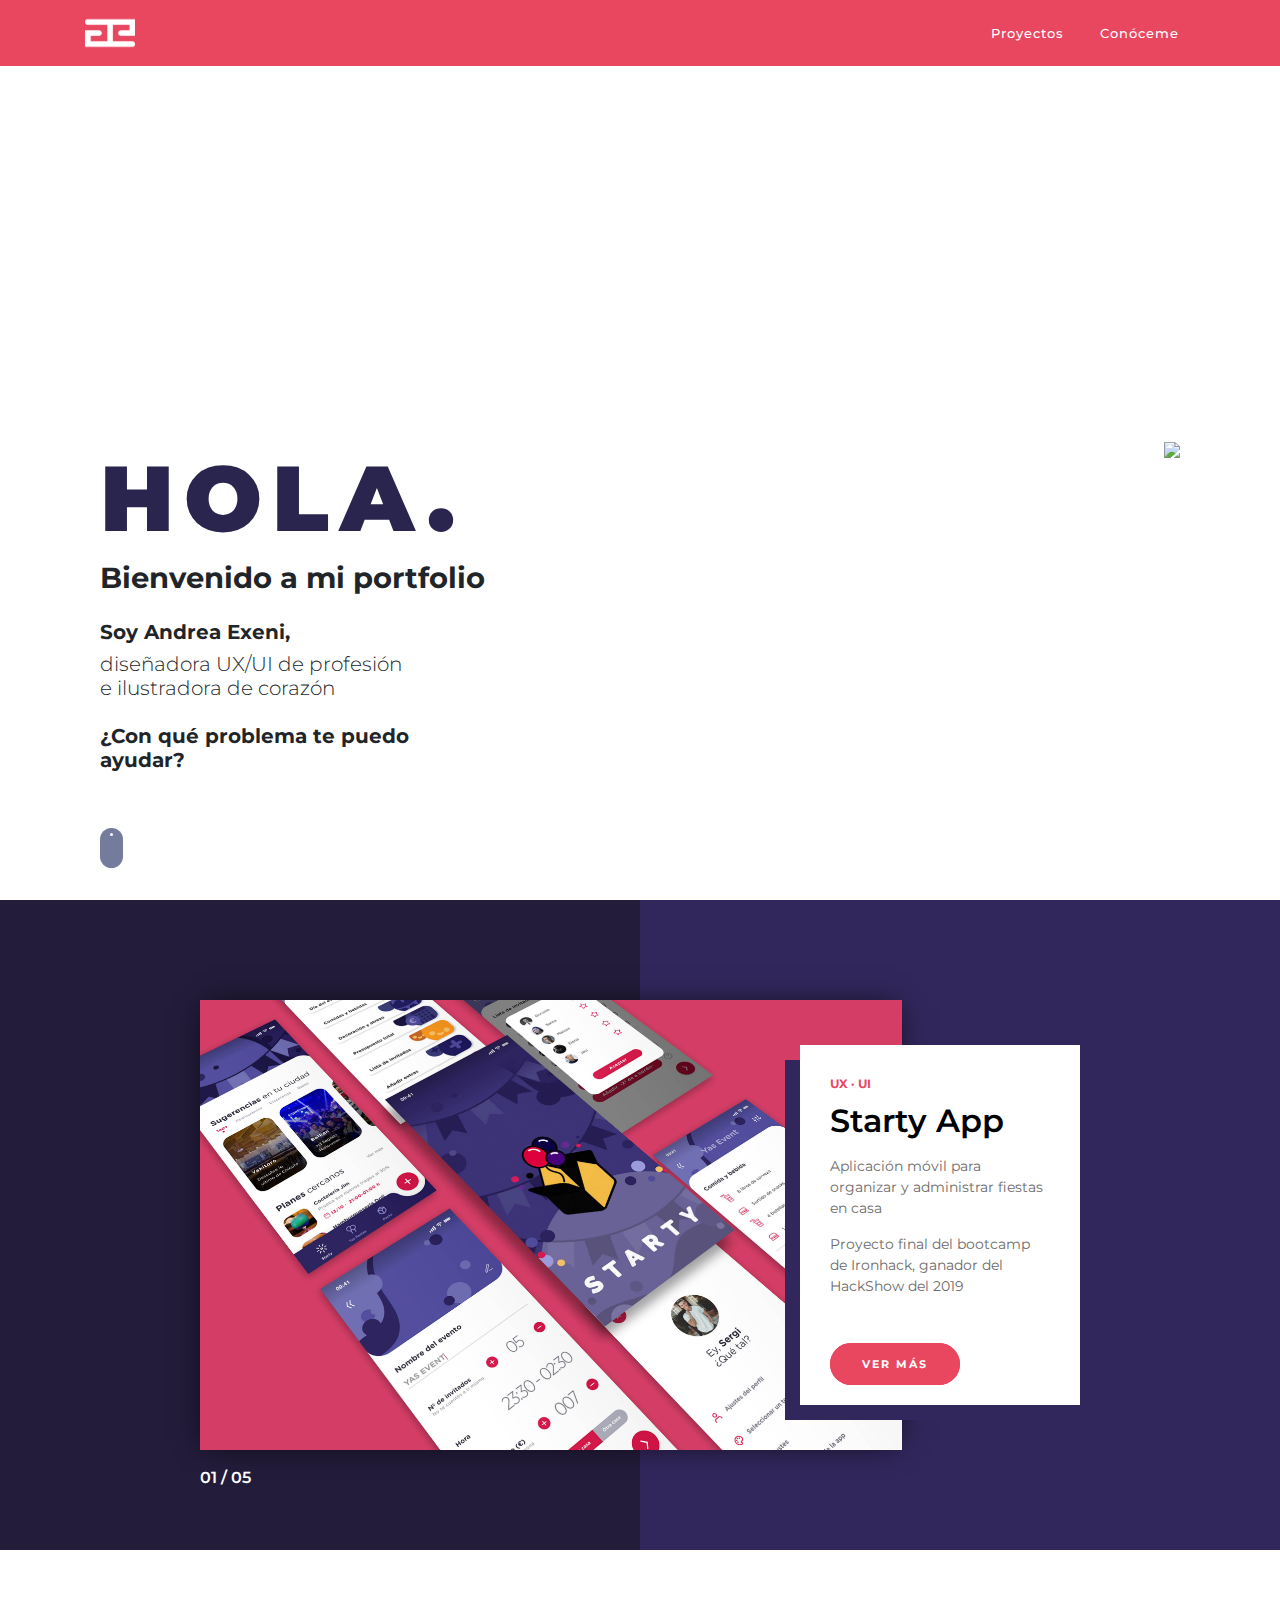
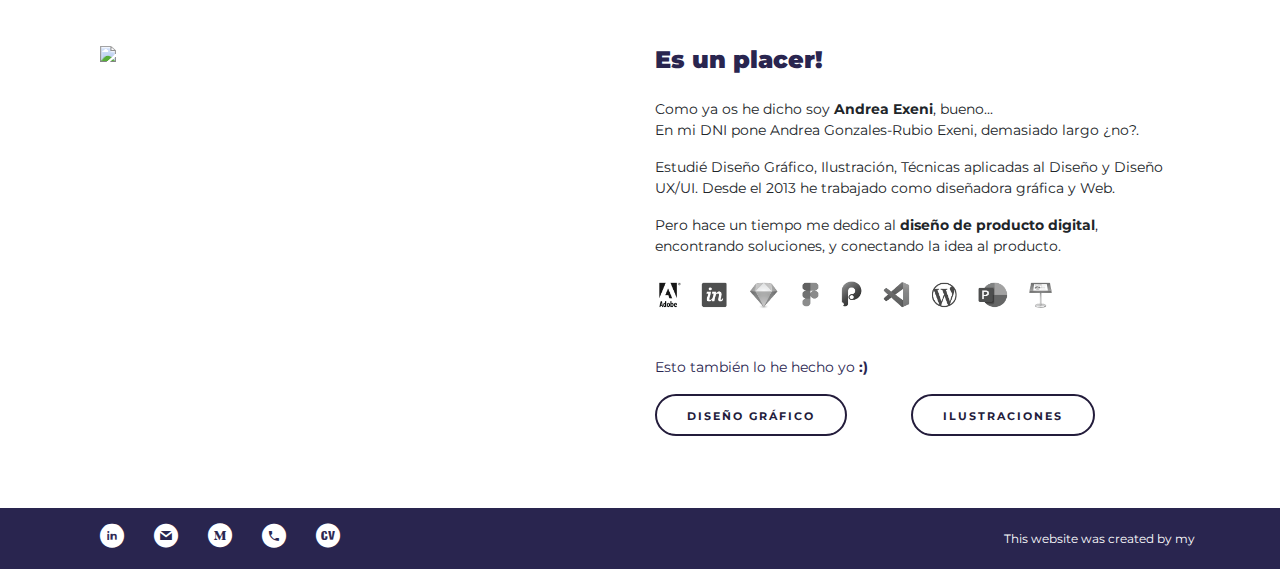
==== commit 530a2482: "fix nav links" ====
--- a/index.html
+++ b/index.html
@@ -53,15 +53,15 @@
               <h2 id="intro-text1">HOLA.</h2>
               <h2 id="intro-text2">HEY.</h2>
               <h2 id="intro-text3">HI.</h2>
-              <h2 id="intro-text4">QUÉ TAL?</h2>
+              <h2 id="intro-text4">¿QUÉ TAL?</h2>
               <h1>Bienvenido a mi portfolio</h1>
               <div class="pr-50 pt-3">
-                <h3>
-                  <strong>Soy Andrea Exeni,</strong> diseñadora UX/UI de
-                  profesión e ilustradora de corazón
-                </h3>
+                <h3 >
+                  <strong>Soy Andrea Exeni,</strong></h3><h3 class="font-weight-light"> diseñadora UX/UI de
+                  profesión <br>e ilustradora de corazón</h3>
+                
                 <h3 class="pt-3 font-weight-bold">
-                  ¿Qué problema te puedo solucionar?
+                  ¿Con qué problema te puedo ayudar?
                 </h3>
                 
               </div>
@@ -179,13 +179,13 @@
                           Starty App
                         </div>
                         <div class="text-project-one trabajos-cuadro-descripcion">
-                            Proyecto final del bootcamp de Ironhcak
+                            Proyecto final del bootcamp de Ironhack
                           
                         </div>
                         <div class="text-project-two trabajos-cuadro-descripcion">
-                            Seleccionado para ir al HackShow del 2019
+                          Ganador del  HackShow del 2019
                         </div>
-                        <a href="stereotv.html" class="trabajos-info-boton">
+                        <a href="./detailproject-starty.html" class="trabajos-info-boton">
                           <p>Ver proyecto</p>
                         </a>
                       </div>
@@ -199,16 +199,16 @@
                 <div
                   class="title-project trabajos-cuadro-titulo titulo-especial"
                 >
-                Rediseño ComicCon Madrid
+                Rediseño ComicCon
 
                 </div>
                 <div class="text-project-one trabajos-cuadro-descripcion">
-                    Landing page para promocionar el evento ComicCon Madrid 2020
+                 Microsite para promocionar el evento ComicCon Madrid 2020
                 </div>
                 <div class="text-project-two trabajos-cuadro-descripcion">
                 
                 </div>
-                <a href="stereotv.html" class="trabajos-info-boton">
+                <a href="./detailproject-comiccon.html" class="trabajos-info-boton">
                   <p>Ver proyecto</p>
                 </a>
               </div>
@@ -233,7 +233,7 @@
                 <div class="text-project-two trabajos-cuadro-descripcion">
                
                 </div>
-                <a href="stereotv.html" class="trabajos-info-boton">
+                <a href="./detailproject-gea.html" class="trabajos-info-boton">
                   <p>Ver proyecto</p>
                 </a>
               </div>
@@ -250,16 +250,16 @@
                 <div
                   class="title-project trabajos-cuadro-titulo titulo-especial"
                 >
-                Game Camp Online
+                Game Camp
                 </div>
                 <div class="text-project-one trabajos-cuadro-descripcion">
-                    Campamento bilingüe durante las vacaciones de verano, 
+                    Campamento bilingüe y online, durante las vacaciones de verano, 
                     con una temática gaming para vivir una experiencia entretenida y educativa
                 </div>
                 <div class="text-project-two trabajos-cuadro-descripcion">
                   
                 </div>
-                <a href="stereotv.html" class="trabajos-info-boton">
+                <a href="./detailproject-gamecamp.html" class="trabajos-info-boton">
                   <p>Ver proyecto</p>
                 </a>
               </div>
@@ -280,13 +280,13 @@
                   Movistar Comparte
                   </div>
                   <div class="text-project-one trabajos-cuadro-descripcion">
-                      Proyecto para todos los medios de difusión en streaming
+                    Una nueva funcionalidad para compartir la pantalla con un invitado y mirar el contenido juntos
                       
                   </div>
                   <div class="text-project-two trabajos-cuadro-descripcion">
-                      Comparte tu pantalla con un invitado y mirar el contenido juntos
+                      
                   </div>
-                  <a href="detailproject-comparte.html" class="trabajos-info-boton">
+                  <a href="./detailproject-comparte.html" class="trabajos-info-boton">
                     <p>Ver proyecto</p>
                   </a>
                 </div>
@@ -314,7 +314,7 @@
             <div class="contact-content">
               <h2 class="mb-4">Es un placer!</h2>
               <p>
-                Cómo ya os he dicho soy <strong>Andrea Exeni</strong>, bueno...<br>
+                Como ya os he dicho soy <strong>Andrea Exeni</strong>, bueno...<br>
                 En mi DNI pone Andrea Gonzales-Rubio Exeni, demasiado largo
                 ¿no?.
               </p>
@@ -340,7 +340,7 @@
                 <a href="./trabajos-diseno.html" class="linear-custom-button mt-2 decoration-none">
                   DISEÑO&nbsp;GRÁFICO
                 </a>
-                <a  href="./trabajos.html" class="linear-custom-button mt-3 ml-4 decoration-none">ILUSTRACIONES</a>
+                <a  href="./trabajos-ilustracion.html" class="linear-custom-button mt-3 decoration-none button02">ILUSTRACIONES</a>
               </div>
             </div>
           </div>
@@ -351,11 +351,21 @@
     <footer>
       <div class="container footer-flex d-flex align-items-center">
         <div class="footer-content">
-          <i href="https://www.linkedin.com/in/andrea-rubio-exeni/" class="icon-logo-linkedin" ></i>
-          <i class="icon-logo-mail"></i>
-          <i class="icon-logo-medium"></i>
-          <i class="icon-logo-phone"></i>
-          <i class="icon-logo-cv"></i>
+          <a href="https://www.linkedin.com/in/andrea-rubio-exeni/" target="_blank">
+              <i class="icon-logo-linkedin"></i>
+          </a>
+          <a href="mailto:andrearubioexeni@gmail.com" target="_blank">
+              <i class="icon-logo-mail"></i>
+          </a>
+          <a href="https://medium.com/@andrea.exeni" target="_blank">
+             <i class="icon-logo-medium"></i>
+          </a>
+          <a href="tel:+34682812233" target="_blank">
+              <i class="icon-logo-phone"></i>
+          </a>
+          <a href="./assets/pdf/cv_andrearubioexeni.pdf" target="_blank">
+            <i class="icon-logo-cv"></i>
+          </a>
         </div>
         <div>
           <p class="mb-0">This website was created by my</p>
--- a/assets/css/main.css
+++ b/assets/css/main.css
@@ -24,6 +24,31 @@
 }
 .project-9{
   background: url('../img/ilustrations/9.jpg');
+}
+
+
+.project-1d{
+  background: url('../img/diseno/design-01.png');
+}
+
+.project-2d{
+  background: url('../img/diseno/design-02.png');
+}
+
+.project-3d{
+  background: url('../img/diseno/design-03.png');
+}
+
+.project-4d{
+  background: url('../img/diseno/design-04.png');
+}
+
+.project-5d{
+  background: url('../img/diseno/design-05.png');
+}
+
+.project-6d{
+  background: url('../img/diseno/design-06.png');
 }
 
 #blockColorblindContent {
@@ -161,6 +186,7 @@
 .text-detail-first li {
   font-size: 14px;
   color: rgb(35, 28, 59);
+  font-weight: 700;
 } 
 
 .text-detail-second p {
@@ -169,6 +195,7 @@
 .text-detail-second li {
   font-size: 14px;
   color: rgb(35, 28, 59);
+  font-weight: 700;
 } 
 
 .text-detail-second{
@@ -226,8 +253,8 @@
 }
 
 .trabajos-cuadro-descripcion {
-  font-size: 18px;
-  color: #898989;
+  font-size: 14px;
+  color: #6d6b6b;
   margin-bottom: 15px;
 }
 
@@ -243,33 +270,33 @@
 
 
 
+#torrecampas-image:hover {
+  background: url('../img/diseno/design-01.png');
+  background-size: cover;
+  background-position: center; 
+}
 #maroto-image:hover {
-  background: url('../img/portada-comparte.png');
+  background: url('../img/diseno/design-02.png');
   background-size: cover;
   background-position: center; 
 }
-#maroto-image:hover {
-  background: url('../img/portada-comparte.png');
+#trucksters-image:hover {
+  background: url('../img/diseno/design-03.png');
   background-size: cover;
   background-position: center; 
 }
-#maroto-image:hover {
-  background: url('../img/portada-comparte.png');
+#gracias-image:hover {
+  background: url('../img/diseno/design-04.png');
   background-size: cover;
   background-position: center; 
 }
-#maroto-image:hover {
-  background: url('../img/portada-comparte.png');
+#cats-image:hover {
+  background: url('../img/diseno/design-05.png');
   background-size: cover;
   background-position: center; 
 }
-#maroto-image:hover {
-  background: url('../img/portada-comparte.png');
-  background-size: cover;
-  background-position: center; 
-}
-#maroto-image:hover {
-  background: url('../img/portada-comparte.png');
+#cg-image:hover {
+  background: url('../img/diseno/design-06.png');
   background-size: cover;
   background-position: center; 
 }
@@ -282,7 +309,7 @@
 }
 
 .trabajos-cuadro-categoria {
-  font-size: 12px;
+  font-size: 14px;
   color: #e9465f;
   font-weight: 700;
   margin-bottom: 8px;
@@ -302,10 +329,11 @@
 }
 
 .trabajos-cuadro-titulo {
-  font-size: 45px;
+  font-size: 36px;
   font-weight: 600;
   color: #000;
   margin-bottom: 15px;
+  line-height: 40px;
 }
 
 .trabajos-info-izquierda {
@@ -633,21 +661,26 @@
 }
 
 #intro-text4 {
-  font-size: 50px;
+  font-size: 84px;
   color:#f0b206 ;
 }
 #intro-text3 {
   color: #1E1B32;
-  font-size: 4rem;
+  font-size: 92px;
 }
 #intro-text2 {
   color: #e9465f;
-  font-size: 4rem;
+  font-size: 92px;
 }
 
 #intro-text1 {
   color: #29254F;
-  font-size: 4rem;
+  font-size: 92px;
+}
+
+.texto-clientes {
+  text-align: center;
+  font-size: 14px;
 }
 
 
@@ -674,6 +707,7 @@
 
 .home-image {
   max-height: 600px;
+  z-index: -1;
 }
 
 /* MEDIDAS BY ME*/
@@ -725,8 +759,8 @@
 }
 
 .contact-content p {
-  font-size: 12px;
-  font-weight: 500;
+  font-size: 14px;
+  font-weight: 400;
   color: ;
 }
 
@@ -802,7 +836,7 @@
 
 
 #header-starty{
-  background: url("../img/works/portada-starty.png");
+  background: url("../img/works/portada-starty.jpg");
   background-size: cover;
   background-position: center;
   background-repeat: no-repeat;
@@ -843,6 +877,10 @@
   text-align: center;
 }
 
+.button02 {
+  margin-left: 4rem;
+}
+
 .linear-custom-button:hover {
   background-color: rgb(35, 28, 59);
   color: white !important;
@@ -911,8 +949,22 @@
   color: white;
 }
 
+.img-clientes {
+  width: 100%;
+  max-width: 1000px;
+}
+
 .text-content-sidenav p{
   font-size: 12px;
+}
+.text-content-sidenav-diseno p{
+  font-size: 14px;
+}
+
+.text-content-sidenav h3{
+  font-size: 24px;
+  font-weight: 700;
+  letter-spacing: 2px;
 }
 
 
@@ -1068,25 +1120,35 @@
 @media (max-width: 950px) {
 
   #project1{
-    background: url("../img/portada-starty")
+    background: url("../img/portada-starty.jpg");
+    background-size: cover;
+    background-position: center;
   }
 
   #project2{
-    background: url("../img/portada-comiccon.png")
+    background: url("../img/portada-comiccon.png");
+    background-size: cover;
+    background-position: center;
   }
 
   #project3{
-    background: url("../img/portada-gea.png")
+    background: url("../img/portada-gea.jpg");
+    background-size: cover;
+    background-position: center;
   }
 
 
   #project4{
-    background: url("../img/portada-gamecamp.png")
+    background: url("../img/portada-gamecamp.jpg");
+    background-size: cover;
+    background-position: center;
   }
 
 
   #project5{
-    background: url("../img/portada-comparte.png")
+    background: url("../img/portada-comparte.jpg");
+    background-size: cover;
+    background-position: center;
   }
 
 
@@ -1177,7 +1239,11 @@
   }
 }
 
-@media (max-width: 480px) {
+@media (max-width: 480px){
+  .home-content {
+    margin-top: 60px;
+    width: 100%;
+  }
  
   .footer-flex {
     display: flex;
@@ -1187,6 +1253,12 @@
     padding-bottom: 15px;
   }
 
+  .button02 {
+    margin-left: 0rem;
+    max-width: 193px;
+    width: 100%;
+  }
+
   .footer-flex div{
     margin-top: 15px;
   }
@@ -1196,6 +1268,8 @@
     align-items: center!important;
     margin-top: 20px;
   }
+
+
   #intro-text1,#intro-text2,#intro-text3,#intro-text4{
     font-size: 48px;
   }
